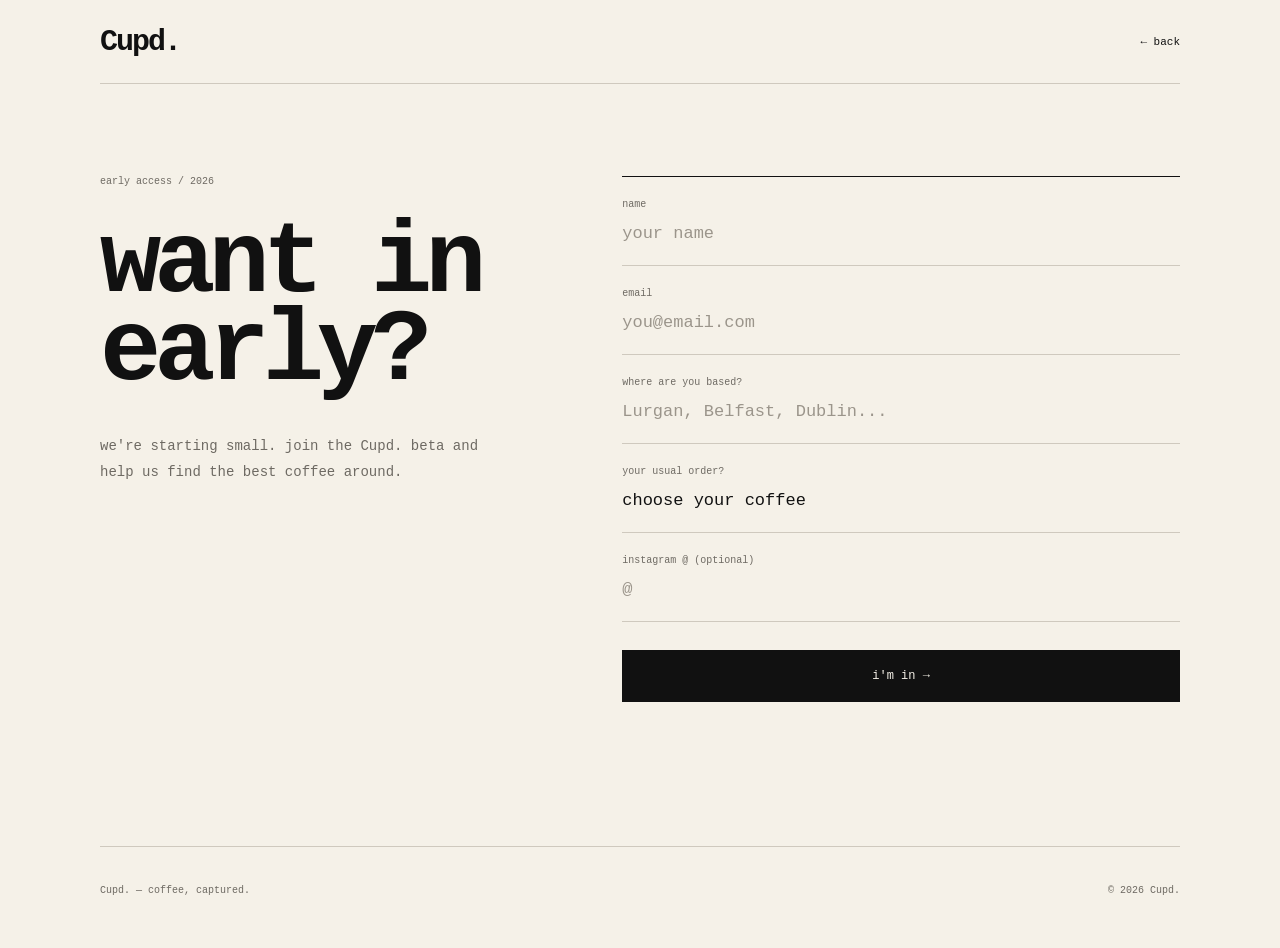
==== beta/index.html @ 51788987 "Add Cupd beta signup page" ====
<!doctype html>
<html lang="en">

<head>
  <meta charset="utf-8">

  <meta
    name="viewport"
    content="width=device-width, initial-scale=1"
  >

  <title>Join the Cupd. beta — coffee, captured.</title>

  <meta
    name="description"
    content="Join the Cupd. early-access list and help shape the social coffee app."
  >

  <link
    rel="stylesheet"
    href="beta.css"
  >
</head>


<body>

  <div class="beta-shell">

    <nav class="beta-nav">

      <a
        class="beta-brand"
        href="../"
      >
        Cupd.
      </a>

      <a
        class="beta-back"
        href="../"
      >
        ← back
      </a>

    </nav>


    <main class="beta-main">

      <div>

        <div class="beta-kicker">
          early access / 2026
        </div>

        <h1 class="beta-title">
          want in<br>
          early?
        </h1>

        <p class="beta-copy">
          we're starting small. join the Cupd. beta and
          help us find the best coffee around.
        </p>

      </div>


      <div>

        <form
          id="beta-form"
          class="beta-form"
        >

          <div class="field">
            <label
              class="form-label"
              for="name"
            >
              name
            </label>

            <input
              id="name"
              name="name"
              type="text"
              autocomplete="name"
              maxlength="80"
              required
              placeholder="your name"
            >
          </div>


          <div class="field">
            <label
              class="form-label"
              for="email"
            >
              email
            </label>

            <input
              id="email"
              name="email"
              type="email"
              autocomplete="email"
              maxlength="160"
              required
              placeholder="you@email.com"
            >
          </div>


          <div class="field">
            <label
              class="form-label"
              for="location"
            >
              where are you based?
            </label>

            <input
              id="location"
              name="location"
              type="text"
              autocomplete="address-level2"
              maxlength="100"
              required
              placeholder="Lurgan, Belfast, Dublin..."
            >
          </div>


          <div class="field">
            <label
              class="form-label"
              for="usual-order"
            >
              your usual order?
            </label>

            <select
              id="usual-order"
              name="usual_order"
              required
            >
              <option value="" selected disabled>
                choose your coffee
              </option>

              <option value="Flat white">flat white</option>
              <option value="Latte">latte</option>
              <option value="Americano">americano</option>
              <option value="Cappuccino">cappuccino</option>
              <option value="Iced">iced</option>
              <option value="Filter">filter</option>
              <option value="Matcha">matcha</option>
              <option value="Other">other</option>
            </select>
          </div>


          <div class="field">
            <label
              class="form-label"
              for="instagram"
            >
              instagram @ <span>(optional)</span>
            </label>

            <input
              id="instagram"
              name="instagram"
              type="text"
              maxlength="80"
              placeholder="@"
            >
          </div>


          <button
            id="submit-button"
            class="beta-submit"
            type="submit"
          >
            i'm in →
          </button>

          <p
            id="form-message"
            class="form-message"
            aria-live="polite"
          ></p>

        </form>


        <div
          id="success"
          class="success"
          aria-live="polite"
        >

          <h2 class="success-title">
            you're in.
          </h2>

          <p class="success-copy">
            we'll be in touch when your town gets cupd.
            <br><br>
            in the meantime, go get a coffee.
          </p>

        </div>

      </div>

    </main>


    <footer class="beta-footer">

      <span>
        Cupd. — coffee, captured.
      </span>

      <span>
        © 2026 Cupd.
      </span>

    </footer>

  </div>


  <script>
    /*
      Add the same public Supabase URL and anon/publishable key
      used by the Cupd app here.

      These browser credentials are intended to be public.
      NEVER put a service-role key in this file.
    */

    const SUPABASE_URL =
      "https://qptwehtgqjgxpsjtzdhf.supabase.co";

    const SUPABASE_ANON_KEY =
      "sb_publishable_vsaLS-znkTosj4Ze2Cotgw_rFKx7HTu";


    const form =
      document.getElementById(
        "beta-form"
      );

    const submitButton =
      document.getElementById(
        "submit-button"
      );

    const formMessage =
      document.getElementById(
        "form-message"
      );

    const success =
      document.getElementById(
        "success"
      );


    form.addEventListener(
      "submit",
      async (event) => {

        event.preventDefault();

        formMessage.textContent =
          "";

        submitButton.disabled =
          true;

        submitButton.textContent =
          "joining...";


        const data =
          new FormData(form);


        const instagramRaw =
          String(
            data.get(
              "instagram"
            ) || ""
          ).trim();


        const payload = {
          name:
            String(
              data.get(
                "name"
              ) || ""
            ).trim(),

          email:
            String(
              data.get(
                "email"
              ) || ""
            )
              .trim()
              .toLowerCase(),

          location:
            String(
              data.get(
                "location"
              ) || ""
            ).trim(),

          usual_order:
            String(
              data.get(
                "usual_order"
              ) || ""
            ).trim(),

          instagram:
            instagramRaw
              ? instagramRaw
              : null
        };


        try {

          if (
            SUPABASE_URL.includes(
              "PASTE_"
            ) ||
            SUPABASE_ANON_KEY.includes(
              "PASTE_"
            )
          ) {
            throw new Error(
              "Supabase website keys have not been added yet."
            );
          }


          const response =
            await fetch(
              `${SUPABASE_URL}/rest/v1/beta_signups`,
              {
                method:
                  "POST",

                headers: {
                  "apikey":
                    SUPABASE_ANON_KEY,

                  "Authorization":
                    `Bearer ${SUPABASE_ANON_KEY}`,

                  "Content-Type":
                    "application/json",

                  "Prefer":
                    "return=minimal"
                },

                body:
                  JSON.stringify(
                    payload
                  )
              }
            );


          if (!response.ok) {

            let errorText =
              "";

            try {
              errorText =
                await response.text();
            } catch {
              errorText =
                "";
            }


            if (
              response.status ===
                409 ||
              errorText.includes(
                "beta_signups_email_unique"
              )
            ) {
              formMessage.textContent =
                "looks like that email is already on the list.";

              return;
            }


            throw new Error(
              errorText ||
              "Could not join the beta."
            );
          }


          form.style.display =
            "none";

          success.classList.add(
            "is-visible"
          );


        } catch (error) {

          console.error(
            "BETA SIGNUP ERROR:",
            error
          );

          formMessage.textContent =
            "couldn't add you just yet. try again in a moment.";

        } finally {

          submitButton.disabled =
            false;

          submitButton.textContent =
            "i'm in →";

        }

      }
    );
  </script>

</body>

</html>
---- beta/beta.css ----
:root {
  --bg: #F5F1E8;
  --ink: #111111;
  --muted: #6E6A63;
  --line: #CFC9BE;
  --soft: #E9E3D8;
}

* {
  box-sizing: border-box;
}

html,
body {
  margin: 0;
  min-height: 100%;
}

body {
  background: var(--bg);
  color: var(--ink);
  font-family: "Courier New", Courier, monospace;
}

a {
  color: inherit;
}

.beta-shell {
  width: min(100% - 40px, 1080px);
  margin: 0 auto;
}

.beta-nav {
  min-height: 84px;
  display: flex;
  align-items: center;
  justify-content: space-between;
  border-bottom: 1px solid var(--line);
}

.beta-brand {
  font-size: 30px;
  font-weight: 700;
  letter-spacing: -2px;
  text-decoration: none;
}

.beta-back {
  font-size: 11px;
  text-decoration: none;
}

.beta-back:hover {
  text-decoration: underline;
}

.beta-main {
  display: grid;
  grid-template-columns: .85fr 1.15fr;
  gap: 110px;
  padding: 92px 0 110px;
  align-items: start;
}

.beta-kicker,
.form-label,
.beta-small {
  font-size: 10px;
  color: var(--muted);
}

.beta-kicker {
  margin-bottom: 34px;
}

.beta-title {
  margin: 0;
  max-width: 560px;
  font-size: clamp(58px, 8vw, 102px);
  line-height: .86;
  letter-spacing: -7px;
}

.beta-copy {
  max-width: 480px;
  margin: 38px 0 0;
  font-size: 14px;
  line-height: 1.8;
  color: var(--muted);
}

.beta-form {
  border-top: 1px solid var(--ink);
}

.field {
  padding: 22px 0 18px;
  border-bottom: 1px solid var(--line);
}

.form-label {
  display: block;
  margin-bottom: 10px;
}

.field input,
.field select {
  width: 100%;
  border: 0;
  outline: 0;
  padding: 4px 0;
  background: transparent;
  color: var(--ink);
  font: inherit;
  font-size: 17px;
  border-radius: 0;
}

.field input::placeholder {
  color: #9B958B;
}

.field select {
  appearance: none;
  -webkit-appearance: none;
  cursor: pointer;
}

.beta-submit {
  width: 100%;
  margin-top: 28px;
  padding: 18px 22px;
  border: 1px solid var(--ink);
  border-radius: 0;
  background: var(--ink);
  color: var(--bg);
  font: inherit;
  font-size: 12px;
  cursor: pointer;
}

.beta-submit:hover {
  background: transparent;
  color: var(--ink);
}

.beta-submit:disabled {
  opacity: .55;
  cursor: wait;
}

.form-message {
  min-height: 18px;
  margin: 16px 0 0;
  font-size: 11px;
  line-height: 1.6;
  color: var(--muted);
}

.success {
  display: none;
  border-top: 1px solid var(--ink);
  padding-top: 34px;
}

.success.is-visible {
  display: block;
}

.success-title {
  margin: 0 0 24px;
  font-size: clamp(48px, 7vw, 78px);
  line-height: .9;
  letter-spacing: -5px;
}

.success-copy {
  max-width: 480px;
  font-size: 14px;
  line-height: 1.8;
  color: var(--muted);
}

.beta-footer {
  padding: 38px 0 52px;
  border-top: 1px solid var(--line);
  display: flex;
  justify-content: space-between;
  gap: 24px;
  font-size: 10px;
  color: var(--muted);
}

@media (max-width: 760px) {
  .beta-shell {
    width: min(100% - 36px, 1080px);
  }

  .beta-nav {
    min-height: 70px;
  }

  .beta-brand {
    font-size: 26px;
  }

  .beta-main {
    grid-template-columns: 1fr;
    gap: 62px;
    padding: 64px 0 80px;
  }

  .beta-title {
    font-size: 64px;
    letter-spacing: -5px;
  }

  .beta-copy {
    margin-top: 28px;
  }

  .beta-footer {
    flex-direction: column;
  }
}
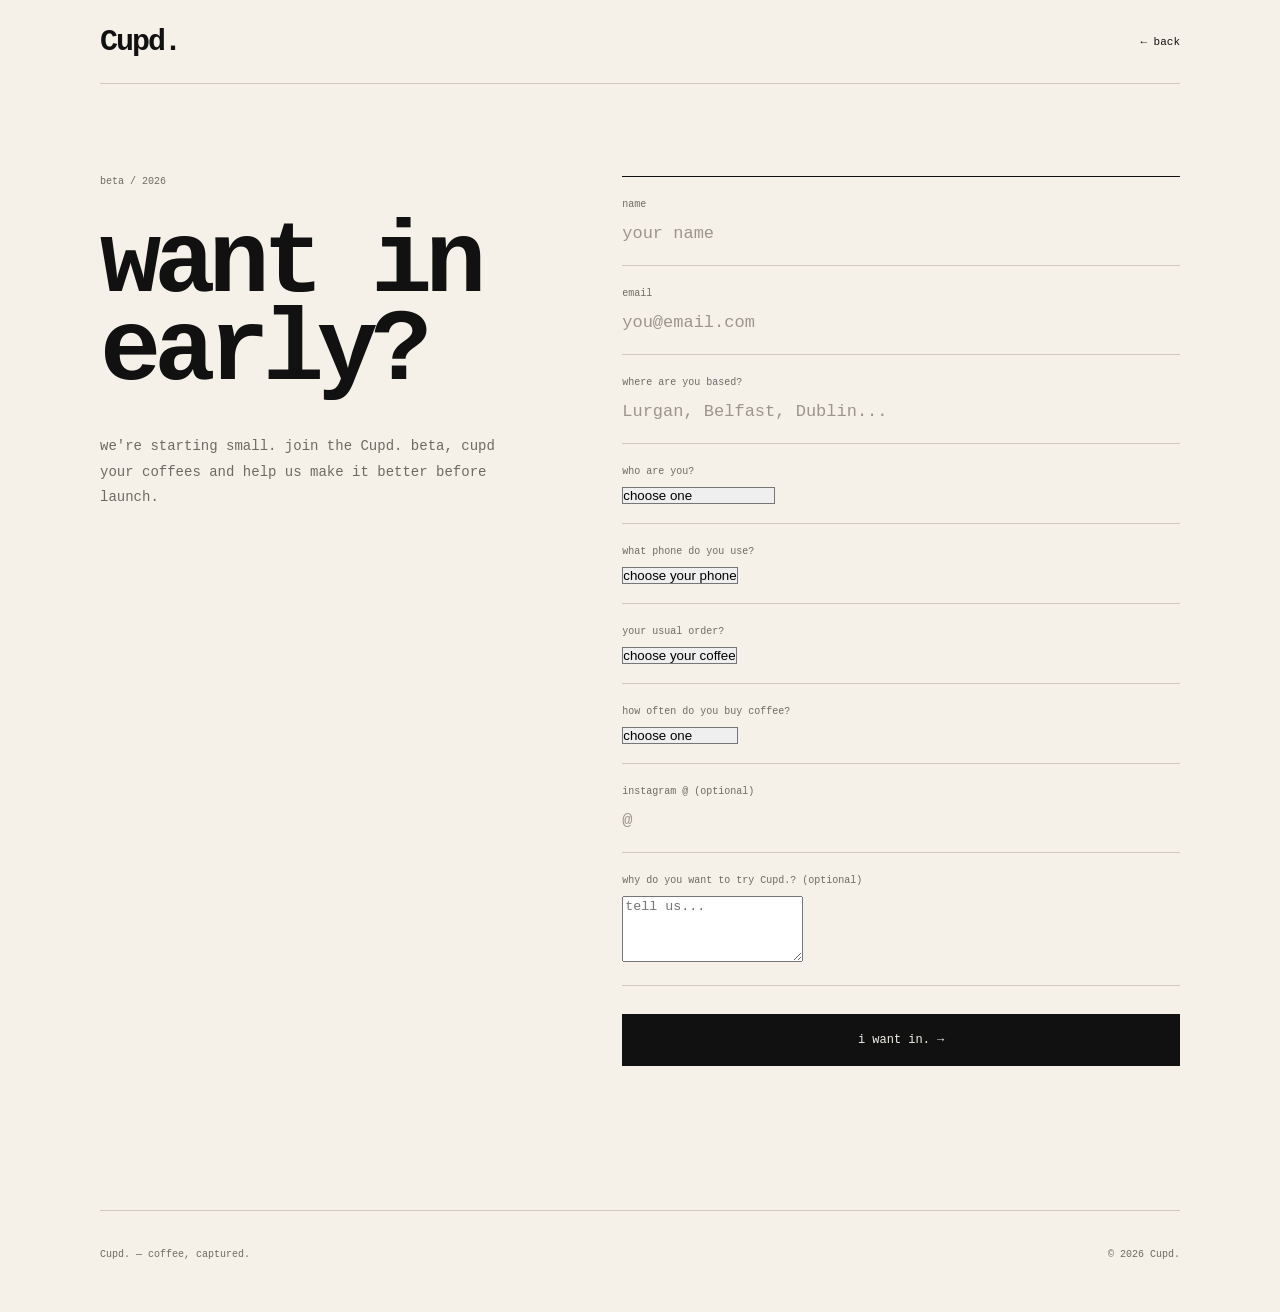
==== commit fd295047: "Improve Cupd beta signup form" ====
--- a/beta/index.html
+++ b/beta/index.html
@@ -13,7 +13,7 @@
 
   <meta
     name="description"
-    content="Join the Cupd. early-access list and help shape the social coffee app."
+    content="Join the Cupd. beta and help shape the social coffee app."
   >
 
   <link
@@ -51,7 +51,7 @@
       <div>
 
         <div class="beta-kicker">
-          early access / 2026
+          beta / 2026
         </div>
 
         <h1 class="beta-title">
@@ -60,8 +60,9 @@
         </h1>
 
         <p class="beta-copy">
-          we're starting small. join the Cupd. beta and
-          help us find the best coffee around.
+          we're starting small. join the Cupd. beta,
+          cupd your coffees and help us make it better
+          before launch.
         </p>
 
       </div>
@@ -137,6 +138,104 @@
           <div class="field">
             <label
               class="form-label"
+              for="user-type"
+            >
+              who are you?
+            </label>
+
+            <select
+              id="user-type"
+              name="user_type"
+              required
+            >
+              <option
+                value=""
+                selected
+                disabled
+              >
+                choose one
+              </option>
+
+              <option value="Coffee drinker">
+                coffee drinker
+              </option>
+
+              <option value="Cafe owner">
+                café owner
+              </option>
+
+              <option value="Cafe staff">
+                café staff
+              </option>
+
+              <option value="Coffee creator">
+                coffee creator / influencer
+              </option>
+
+              <option value="Other">
+                other
+              </option>
+            </select>
+          </div>
+
+
+          <div
+            class="field"
+            id="cafe-field"
+            style="display: none;"
+          >
+            <label
+              class="form-label"
+              for="cafe-name"
+            >
+              café name
+            </label>
+
+            <input
+              id="cafe-name"
+              name="cafe_name"
+              type="text"
+              maxlength="120"
+              placeholder="your café"
+            >
+          </div>
+
+
+          <div class="field">
+            <label
+              class="form-label"
+              for="device"
+            >
+              what phone do you use?
+            </label>
+
+            <select
+              id="device"
+              name="device"
+              required
+            >
+              <option
+                value=""
+                selected
+                disabled
+              >
+                choose your phone
+              </option>
+
+              <option value="iPhone">
+                iPhone
+              </option>
+
+              <option value="Android">
+                Android
+              </option>
+            </select>
+          </div>
+
+
+          <div class="field">
+            <label
+              class="form-label"
               for="usual-order"
             >
               your usual order?
@@ -147,18 +246,85 @@
               name="usual_order"
               required
             >
-              <option value="" selected disabled>
+              <option
+                value=""
+                selected
+                disabled
+              >
                 choose your coffee
               </option>
 
-              <option value="Flat white">flat white</option>
-              <option value="Latte">latte</option>
-              <option value="Americano">americano</option>
-              <option value="Cappuccino">cappuccino</option>
-              <option value="Iced">iced</option>
-              <option value="Filter">filter</option>
-              <option value="Matcha">matcha</option>
-              <option value="Other">other</option>
+              <option value="Flat white">
+                flat white
+              </option>
+
+              <option value="Latte">
+                latte
+              </option>
+
+              <option value="Americano">
+                americano
+              </option>
+
+              <option value="Cappuccino">
+                cappuccino
+              </option>
+
+              <option value="Iced">
+                iced coffee
+              </option>
+
+              <option value="Filter">
+                filter
+              </option>
+
+              <option value="Matcha">
+                matcha
+              </option>
+
+              <option value="Other">
+                other
+              </option>
+            </select>
+          </div>
+
+
+          <div class="field">
+            <label
+              class="form-label"
+              for="coffee-frequency"
+            >
+              how often do you buy coffee?
+            </label>
+
+            <select
+              id="coffee-frequency"
+              name="coffee_frequency"
+              required
+            >
+              <option
+                value=""
+                selected
+                disabled
+              >
+                choose one
+              </option>
+
+              <option value="Every day">
+                every day
+              </option>
+
+              <option value="A few times a week">
+                a few times a week
+              </option>
+
+              <option value="About once a week">
+                about once a week
+              </option>
+
+              <option value="Occasionally">
+                occasionally
+              </option>
             </select>
           </div>
 
@@ -181,12 +347,31 @@
           </div>
 
 
+          <div class="field">
+            <label
+              class="form-label"
+              for="beta-reason"
+            >
+              why do you want to try Cupd.?
+              <span>(optional)</span>
+            </label>
+
+            <textarea
+              id="beta-reason"
+              name="beta_reason"
+              maxlength="300"
+              rows="4"
+              placeholder="tell us..."
+            ></textarea>
+          </div>
+
+
           <button
             id="submit-button"
             class="beta-submit"
             type="submit"
           >
-            i'm in →
+            i want in. →
           </button>
 
           <p
@@ -209,7 +394,7 @@
           </h2>
 
           <p class="success-copy">
-            we'll be in touch when your town gets cupd.
+            we'll be in touch when it's time to get Cupd.
             <br><br>
             in the meantime, go get a coffee.
           </p>
@@ -237,13 +422,6 @@
 
 
   <script>
-    /*
-      Add the same public Supabase URL and anon/publishable key
-      used by the Cupd app here.
-
-      These browser credentials are intended to be public.
-      NEVER put a service-role key in this file.
-    */
 
     const SUPABASE_URL =
       "https://qptwehtgqjgxpsjtzdhf.supabase.co";
@@ -271,6 +449,48 @@
       document.getElementById(
         "success"
       );
+
+    const userType =
+      document.getElementById(
+        "user-type"
+      );
+
+    const cafeField =
+      document.getElementById(
+        "cafe-field"
+      );
+
+    const cafeName =
+      document.getElementById(
+        "cafe-name"
+      );
+
+
+    userType.addEventListener(
+      "change",
+      () => {
+
+        const isCafe =
+          userType.value ===
+            "Cafe owner" ||
+          userType.value ===
+            "Cafe staff";
+
+        cafeField.style.display =
+          isCafe
+            ? "block"
+            : "none";
+
+        cafeName.required =
+          isCafe;
+
+        if (!isCafe) {
+          cafeName.value =
+            "";
+        }
+
+      }
+    );
 
 
     form.addEventListener(
@@ -300,8 +520,23 @@
             ) || ""
           ).trim();
 
+        const cafeNameRaw =
+          String(
+            data.get(
+              "cafe_name"
+            ) || ""
+          ).trim();
+
+        const betaReasonRaw =
+          String(
+            data.get(
+              "beta_reason"
+            ) || ""
+          ).trim();
+
 
         const payload = {
+
           name:
             String(
               data.get(
@@ -325,6 +560,25 @@
               ) || ""
             ).trim(),
 
+          user_type:
+            String(
+              data.get(
+                "user_type"
+              ) || ""
+            ).trim(),
+
+          cafe_name:
+            cafeNameRaw
+              ? cafeNameRaw
+              : null,
+
+          device:
+            String(
+              data.get(
+                "device"
+              ) || ""
+            ).trim(),
+
           usual_order:
             String(
               data.get(
@@ -332,28 +586,26 @@
               ) || ""
             ).trim(),
 
+          coffee_frequency:
+            String(
+              data.get(
+                "coffee_frequency"
+              ) || ""
+            ).trim(),
+
           instagram:
             instagramRaw
               ? instagramRaw
+              : null,
+
+          beta_reason:
+            betaReasonRaw
+              ? betaReasonRaw
               : null
         };
 
 
         try {
-
-          if (
-            SUPABASE_URL.includes(
-              "PASTE_"
-            ) ||
-            SUPABASE_ANON_KEY.includes(
-              "PASTE_"
-            )
-          ) {
-            throw new Error(
-              "Supabase website keys have not been added yet."
-            );
-          }
-
 
           const response =
             await fetch(
@@ -405,6 +657,7 @@
                 "beta_signups_email_unique"
               )
             ) {
+
               formMessage.textContent =
                 "looks like that email is already on the list.";
 
@@ -443,14 +696,15 @@
             false;
 
           submitButton.textContent =
-            "i'm in →";
+            "i want in. →";
 
         }
 
       }
     );
+
   </script>
 
 </body>
 
-</html>
+</html>
--- a/beta/beta.css
+++ b/beta/beta.css
@@ -105,7 +105,8 @@
 }
 
 .field input,
-.field select {
+.field select 
+textarea {
   width: 100%;
   border: 0;
   outline: 0;
@@ -114,7 +115,12 @@
   color: var(--ink);
   font: inherit;
   font-size: 17px;
+  background: #F5F1E8;
   border-radius: 0;
+  .beta-form textarea {
+  resize: vertical;
+  font-family: inherit;
+}
 }
 
 .field input::placeholder {
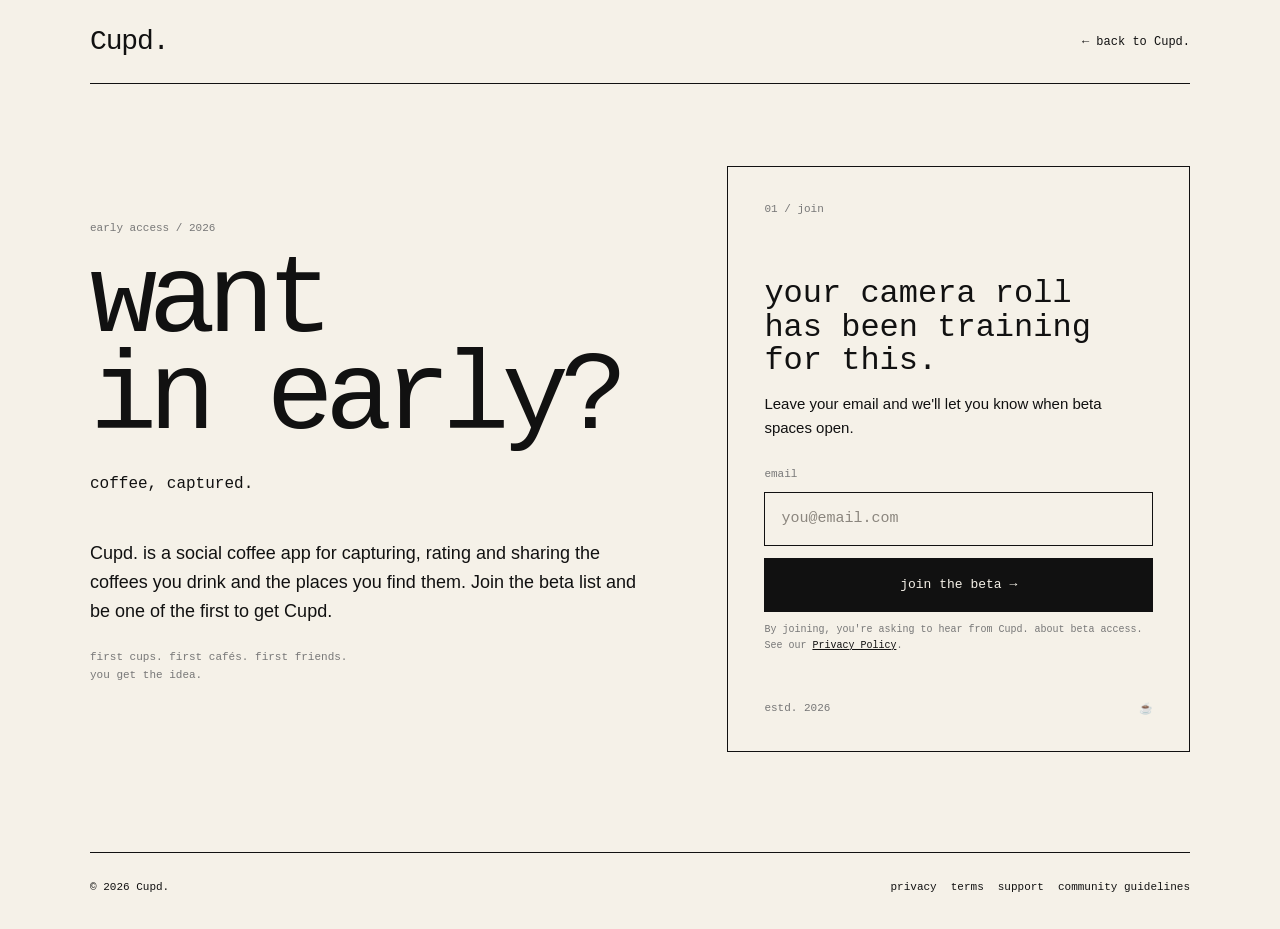
==== commit 4ffc3f27: "Update Cupd website legal and beta pages" ====
--- a/beta/index.html
+++ b/beta/index.html
@@ -1,105 +1,339 @@
 <!doctype html>
 <html lang="en">
-
 <head>
   <meta charset="utf-8">
-
-  <meta
-    name="viewport"
-    content="width=device-width, initial-scale=1"
-  >
-
-  <title>Join the Cupd. beta — coffee, captured.</title>
-
+  <meta name="viewport" content="width=device-width, initial-scale=1">
+  <title>Join the Cupd. beta</title>
   <meta
     name="description"
-    content="Join the Cupd. beta and help shape the social coffee app."
+    content="Join the Cupd. beta and be one of the first to capture, rate and share your coffees."
   >
-
-  <link
-    rel="stylesheet"
-    href="beta.css"
-  >
+  <style>
+    :root {
+      --cream: #F5F1E8;
+      --ink: #111111;
+      --muted: #777777;
+      --line: #C9C3B9;
+    }
+
+    * {
+      box-sizing: border-box;
+    }
+
+    html,
+    body {
+      margin: 0;
+      padding: 0;
+      min-height: 100%;
+      background: var(--cream);
+      color: var(--ink);
+      font-family: "Courier New", Courier, monospace;
+    }
+
+    body {
+      min-height: 100vh;
+    }
+
+    .wrap {
+      width: min(1100px, calc(100% - 40px));
+      margin: 0 auto;
+      min-height: 100vh;
+      display: flex;
+      flex-direction: column;
+    }
+
+    nav {
+      min-height: 84px;
+      display: flex;
+      align-items: center;
+      justify-content: space-between;
+      gap: 24px;
+      border-bottom: 1px solid var(--ink);
+    }
+
+    .brand {
+      color: var(--ink);
+      text-decoration: none;
+      font-size: 28px;
+      letter-spacing: -0.04em;
+    }
+
+    .back {
+      color: var(--ink);
+      text-decoration: none;
+      font-size: 12px;
+    }
+
+    .back:hover {
+      text-decoration: underline;
+    }
+
+    main {
+      flex: 1;
+      display: grid;
+      grid-template-columns: 1.1fr 0.9fr;
+      gap: 72px;
+      align-items: center;
+      padding: 82px 0 100px;
+    }
+
+    .eyebrow {
+      font-size: 11px;
+      color: var(--muted);
+      margin-bottom: 20px;
+      text-transform: lowercase;
+    }
+
+    h1 {
+      margin: 0;
+      font-size: clamp(54px, 9vw, 112px);
+      line-height: 0.86;
+      font-weight: 400;
+      letter-spacing: -0.075em;
+    }
+
+    .tagline {
+      margin: 28px 0 0;
+      font-size: 16px;
+      color: var(--ink);
+    }
+
+    .copy {
+      margin-top: 46px;
+      width: min(560px, 100%);
+      font-family: Arial, Helvetica, sans-serif;
+      font-size: 18px;
+      line-height: 1.6;
+    }
+
+    .tiny {
+      margin-top: 24px;
+      color: var(--muted);
+      font-size: 11px;
+      line-height: 1.6;
+    }
+
+    .panel {
+      border: 1px solid var(--ink);
+      padding: 36px;
+      min-height: 460px;
+      display: flex;
+      flex-direction: column;
+      justify-content: space-between;
+    }
+
+    .panel-number {
+      color: var(--muted);
+      font-size: 11px;
+    }
+
+    .panel-title {
+      margin: 62px 0 14px;
+      font-size: 32px;
+      line-height: 1.05;
+      font-weight: 400;
+    }
+
+    .panel-copy {
+      margin: 0 0 28px;
+      font-family: Arial, Helvetica, sans-serif;
+      line-height: 1.6;
+      font-size: 15px;
+    }
+
+    .beta-form {
+      display: grid;
+      gap: 12px;
+    }
+
+    label {
+      font-size: 11px;
+      color: var(--muted);
+    }
+
+    input {
+      width: 100%;
+      min-height: 54px;
+      border: 1px solid var(--ink);
+      border-radius: 0;
+      background: transparent;
+      color: var(--ink);
+      padding: 0 16px;
+      font-family: "Courier New", Courier, monospace;
+      font-size: 15px;
+      outline: none;
+    }
+
+    input::placeholder {
+      color: #8B867E;
+    }
+
+    input:focus {
+      outline: 1px solid var(--ink);
+      outline-offset: 2px;
+    }
+
+    button {
+      min-height: 54px;
+      border: 1px solid var(--ink);
+      border-radius: 0;
+      background: var(--ink);
+      color: var(--cream);
+      padding: 0 18px;
+      cursor: pointer;
+      font-family: "Courier New", Courier, monospace;
+      font-size: 13px;
+    }
+
+    button:hover {
+      opacity: 0.88;
+    }
+
+    .form-note {
+      margin: 10px 0 0;
+      font-size: 10px;
+      color: var(--muted);
+      line-height: 1.6;
+    }
+
+    .form-note a {
+      color: var(--ink);
+    }
+
+    .status {
+      display: none;
+      margin-top: 18px;
+      border-top: 1px solid var(--line);
+      padding-top: 18px;
+      font-size: 12px;
+      line-height: 1.6;
+    }
+
+    .panel-bottom {
+      margin-top: 48px;
+      display: flex;
+      justify-content: space-between;
+      gap: 20px;
+      color: var(--muted);
+      font-size: 11px;
+    }
+
+    footer {
+      padding: 28px 0 36px;
+      border-top: 1px solid var(--ink);
+      display: flex;
+      justify-content: space-between;
+      gap: 24px;
+      font-size: 11px;
+    }
+
+    footer a {
+      color: var(--ink);
+      text-decoration: none;
+    }
+
+    footer a:hover {
+      text-decoration: underline;
+    }
+
+    .footer-links {
+      display: flex;
+      flex-wrap: wrap;
+      justify-content: flex-end;
+      gap: 14px;
+    }
+
+    @media (max-width: 780px) {
+      nav {
+        min-height: 72px;
+      }
+
+      main {
+        grid-template-columns: 1fr;
+        gap: 58px;
+        padding: 58px 0 72px;
+      }
+
+      h1 {
+        font-size: clamp(58px, 18vw, 94px);
+      }
+
+      .copy {
+        font-size: 16px;
+      }
+
+      .panel {
+        min-height: auto;
+        padding: 28px 22px;
+      }
+
+      .panel-title {
+        margin-top: 44px;
+      }
+
+      footer {
+        flex-direction: column;
+      }
+
+      .footer-links {
+        justify-content: flex-start;
+      }
+    }
+  </style>
 </head>
 
-
 <body>
-
-  <div class="beta-shell">
-
-    <nav class="beta-nav">
-
-      <a
-        class="beta-brand"
-        href="../"
-      >
-        Cupd.
-      </a>
-
-      <a
-        class="beta-back"
-        href="../"
-      >
-        ← back
-      </a>
-
+  <div class="wrap">
+
+    <nav>
+      <a class="brand" href="../">Cupd.</a>
+      <a class="back" href="../">← back to Cupd.</a>
     </nav>
 
-
-    <main class="beta-main">
-
-      <div>
-
-        <div class="beta-kicker">
-          beta / 2026
-        </div>
-
-        <h1 class="beta-title">
-          want in<br>
-          early?
+    <main>
+      <section>
+        <div class="eyebrow">early access / 2026</div>
+
+        <h1>
+          want<br>
+          in early?
         </h1>
 
-        <p class="beta-copy">
-          we're starting small. join the Cupd. beta,
-          cupd your coffees and help us make it better
-          before launch.
+        <p class="tagline">
+          coffee, captured.
         </p>
 
-      </div>
-
-
-      <div>
-
-        <form
-          id="beta-form"
-          class="beta-form"
-        >
-
-          <div class="field">
-            <label
-              class="form-label"
-              for="name"
-            >
-              name
-            </label>
-
-            <input
-              id="name"
-              name="name"
-              type="text"
-              autocomplete="name"
-              maxlength="80"
-              required
-              placeholder="your name"
-            >
-          </div>
-
-
-          <div class="field">
-            <label
-              class="form-label"
-              for="email"
-            >
+        <p class="copy">
+          Cupd. is a social coffee app for capturing, rating and sharing
+          the coffees you drink and the places you find them.
+          Join the beta list and be one of the first to get Cupd.
+        </p>
+
+        <p class="tiny">
+          first cups. first cafés. first friends.<br>
+          you get the idea.
+        </p>
+      </section>
+
+      <section class="panel">
+        <div>
+          <div class="panel-number">01 / join</div>
+
+          <h2 class="panel-title">
+            your camera roll<br>
+            has been training<br>
+            for this.
+          </h2>
+
+          <p class="panel-copy">
+            Leave your email and we'll let you know when beta spaces open.
+          </p>
+
+          <form
+            class="beta-form"
+            id="beta-form"
+          >
+            <label for="email">
               email
             </label>
 
@@ -108,603 +342,93 @@
               name="email"
               type="email"
               autocomplete="email"
-              maxlength="160"
-              required
               placeholder="you@email.com"
-            >
-          </div>
-
-
-          <div class="field">
-            <label
-              class="form-label"
-              for="location"
-            >
-              where are you based?
-            </label>
-
-            <input
-              id="location"
-              name="location"
-              type="text"
-              autocomplete="address-level2"
-              maxlength="100"
-              required
-              placeholder="Lurgan, Belfast, Dublin..."
-            >
-          </div>
-
-
-          <div class="field">
-            <label
-              class="form-label"
-              for="user-type"
-            >
-              who are you?
-            </label>
-
-            <select
-              id="user-type"
-              name="user_type"
               required
             >
-              <option
-                value=""
-                selected
-                disabled
-              >
-                choose one
-              </option>
-
-              <option value="Coffee drinker">
-                coffee drinker
-              </option>
-
-              <option value="Cafe owner">
-                café owner
-              </option>
-
-              <option value="Cafe staff">
-                café staff
-              </option>
-
-              <option value="Coffee creator">
-                coffee creator / influencer
-              </option>
-
-              <option value="Other">
-                other
-              </option>
-            </select>
-          </div>
-
+
+            <button type="submit">
+              join the beta →
+            </button>
+          </form>
+
+          <p class="form-note">
+            By joining, you're asking to hear from Cupd. about beta access.
+            See our <a href="../privacy.html">Privacy Policy</a>.
+          </p>
 
           <div
-            class="field"
-            id="cafe-field"
-            style="display: none;"
-          >
-            <label
-              class="form-label"
-              for="cafe-name"
-            >
-              café name
-            </label>
-
-            <input
-              id="cafe-name"
-              name="cafe_name"
-              type="text"
-              maxlength="120"
-              placeholder="your café"
-            >
-          </div>
-
-
-          <div class="field">
-            <label
-              class="form-label"
-              for="device"
-            >
-              what phone do you use?
-            </label>
-
-            <select
-              id="device"
-              name="device"
-              required
-            >
-              <option
-                value=""
-                selected
-                disabled
-              >
-                choose your phone
-              </option>
-
-              <option value="iPhone">
-                iPhone
-              </option>
-
-              <option value="Android">
-                Android
-              </option>
-            </select>
-          </div>
-
-
-          <div class="field">
-            <label
-              class="form-label"
-              for="usual-order"
-            >
-              your usual order?
-            </label>
-
-            <select
-              id="usual-order"
-              name="usual_order"
-              required
-            >
-              <option
-                value=""
-                selected
-                disabled
-              >
-                choose your coffee
-              </option>
-
-              <option value="Flat white">
-                flat white
-              </option>
-
-              <option value="Latte">
-                latte
-              </option>
-
-              <option value="Americano">
-                americano
-              </option>
-
-              <option value="Cappuccino">
-                cappuccino
-              </option>
-
-              <option value="Iced">
-                iced coffee
-              </option>
-
-              <option value="Filter">
-                filter
-              </option>
-
-              <option value="Matcha">
-                matcha
-              </option>
-
-              <option value="Other">
-                other
-              </option>
-            </select>
-          </div>
-
-
-          <div class="field">
-            <label
-              class="form-label"
-              for="coffee-frequency"
-            >
-              how often do you buy coffee?
-            </label>
-
-            <select
-              id="coffee-frequency"
-              name="coffee_frequency"
-              required
-            >
-              <option
-                value=""
-                selected
-                disabled
-              >
-                choose one
-              </option>
-
-              <option value="Every day">
-                every day
-              </option>
-
-              <option value="A few times a week">
-                a few times a week
-              </option>
-
-              <option value="About once a week">
-                about once a week
-              </option>
-
-              <option value="Occasionally">
-                occasionally
-              </option>
-            </select>
-          </div>
-
-
-          <div class="field">
-            <label
-              class="form-label"
-              for="instagram"
-            >
-              instagram @ <span>(optional)</span>
-            </label>
-
-            <input
-              id="instagram"
-              name="instagram"
-              type="text"
-              maxlength="80"
-              placeholder="@"
-            >
-          </div>
-
-
-          <div class="field">
-            <label
-              class="form-label"
-              for="beta-reason"
-            >
-              why do you want to try Cupd.?
-              <span>(optional)</span>
-            </label>
-
-            <textarea
-              id="beta-reason"
-              name="beta_reason"
-              maxlength="300"
-              rows="4"
-              placeholder="tell us..."
-            ></textarea>
-          </div>
-
-
-          <button
-            id="submit-button"
-            class="beta-submit"
-            type="submit"
-          >
-            i want in. →
-          </button>
-
-          <p
-            id="form-message"
-            class="form-message"
+            class="status"
+            id="status"
             aria-live="polite"
-          ></p>
-
-        </form>
-
-
-        <div
-          id="success"
-          class="success"
-          aria-live="polite"
-        >
-
-          <h2 class="success-title">
-            you're in.
-          </h2>
-
-          <p class="success-copy">
-            we'll be in touch when it's time to get Cupd.
-            <br><br>
-            in the meantime, go get a coffee.
-          </p>
-
+          ></div>
         </div>
 
+        <div class="panel-bottom">
+          <span>estd. 2026</span>
+          <span>☕</span>
+        </div>
+      </section>
+    </main>
+
+    <footer>
+      <div>
+        © 2026 Cupd.
       </div>
 
-    </main>
-
-
-    <footer class="beta-footer">
-
-      <span>
-        Cupd. — coffee, captured.
-      </span>
-
-      <span>
-        © 2026 Cupd.
-      </span>
-
+      <div class="footer-links">
+        <a href="../privacy.html">privacy</a>
+        <a href="../terms.html">terms</a>
+        <a href="../support.html">support</a>
+        <a href="../community-guidelines.html">community guidelines</a>
+      </div>
     </footer>
 
   </div>
 
-
   <script>
-
-    const SUPABASE_URL =
-      "https://qptwehtgqjgxpsjtzdhf.supabase.co";
-
-    const SUPABASE_ANON_KEY =
-      "sb_publishable_vsaLS-znkTosj4Ze2Cotgw_rFKx7HTu";
-
-
-    const form =
-      document.getElementById(
-        "beta-form"
-      );
-
-    const submitButton =
-      document.getElementById(
-        "submit-button"
-      );
-
-    const formMessage =
-      document.getElementById(
-        "form-message"
-      );
-
-    const success =
-      document.getElementById(
-        "success"
-      );
-
-    const userType =
-      document.getElementById(
-        "user-type"
-      );
-
-    const cafeField =
-      document.getElementById(
-        "cafe-field"
-      );
-
-    const cafeName =
-      document.getElementById(
-        "cafe-name"
-      );
-
-
-    userType.addEventListener(
-      "change",
-      () => {
-
-        const isCafe =
-          userType.value ===
-            "Cafe owner" ||
-          userType.value ===
-            "Cafe staff";
-
-        cafeField.style.display =
-          isCafe
-            ? "block"
-            : "none";
-
-        cafeName.required =
-          isCafe;
-
-        if (!isCafe) {
-          cafeName.value =
-            "";
-        }
-
-      }
-    );
-
-
-    form.addEventListener(
-      "submit",
-      async (event) => {
-
-        event.preventDefault();
-
-        formMessage.textContent =
-          "";
-
-        submitButton.disabled =
-          true;
-
-        submitButton.textContent =
-          "joining...";
-
-
-        const data =
-          new FormData(form);
-
-
-        const instagramRaw =
-          String(
-            data.get(
-              "instagram"
-            ) || ""
-          ).trim();
-
-        const cafeNameRaw =
-          String(
-            data.get(
-              "cafe_name"
-            ) || ""
-          ).trim();
-
-        const betaReasonRaw =
-          String(
-            data.get(
-              "beta_reason"
-            ) || ""
-          ).trim();
-
-
-        const payload = {
-
-          name:
-            String(
-              data.get(
-                "name"
-              ) || ""
-            ).trim(),
-
-          email:
-            String(
-              data.get(
-                "email"
-              ) || ""
-            )
-              .trim()
-              .toLowerCase(),
-
-          location:
-            String(
-              data.get(
-                "location"
-              ) || ""
-            ).trim(),
-
-          user_type:
-            String(
-              data.get(
-                "user_type"
-              ) || ""
-            ).trim(),
-
-          cafe_name:
-            cafeNameRaw
-              ? cafeNameRaw
-              : null,
-
-          device:
-            String(
-              data.get(
-                "device"
-              ) || ""
-            ).trim(),
-
-          usual_order:
-            String(
-              data.get(
-                "usual_order"
-              ) || ""
-            ).trim(),
-
-          coffee_frequency:
-            String(
-              data.get(
-                "coffee_frequency"
-              ) || ""
-            ).trim(),
-
-          instagram:
-            instagramRaw
-              ? instagramRaw
-              : null,
-
-          beta_reason:
-            betaReasonRaw
-              ? betaReasonRaw
-              : null
-        };
-
-
-        try {
-
-          const response =
-            await fetch(
-              `${SUPABASE_URL}/rest/v1/beta_signups`,
-              {
-                method:
-                  "POST",
-
-                headers: {
-                  "apikey":
-                    SUPABASE_ANON_KEY,
-
-                  "Authorization":
-                    `Bearer ${SUPABASE_ANON_KEY}`,
-
-                  "Content-Type":
-                    "application/json",
-
-                  "Prefer":
-                    "return=minimal"
-                },
-
-                body:
-                  JSON.stringify(
-                    payload
-                  )
-              }
-            );
-
-
-          if (!response.ok) {
-
-            let errorText =
-              "";
-
-            try {
-              errorText =
-                await response.text();
-            } catch {
-              errorText =
-                "";
-            }
-
-
-            if (
-              response.status ===
-                409 ||
-              errorText.includes(
-                "beta_signups_email_unique"
-              )
-            ) {
-
-              formMessage.textContent =
-                "looks like that email is already on the list.";
-
-              return;
-            }
-
-
-            throw new Error(
-              errorText ||
-              "Could not join the beta."
-            );
-          }
-
-
-          form.style.display =
-            "none";
-
-          success.classList.add(
-            "is-visible"
-          );
-
-
-        } catch (error) {
-
-          console.error(
-            "BETA SIGNUP ERROR:",
-            error
-          );
-
-          formMessage.textContent =
-            "couldn't add you just yet. try again in a moment.";
-
-        } finally {
-
-          submitButton.disabled =
-            false;
-
-          submitButton.textContent =
-            "i want in. →";
-
-        }
-
-      }
-    );
-
+    /*
+      This page is ready visually.
+
+      The submit currently opens an email to support@cupd.co.uk so no beta
+      signup is silently lost while there is no confirmed mailing-list
+      backend connected.
+
+      When you connect a real beta waitlist/database, replace the submit
+      handler below with that endpoint.
+    */
+
+    const form = document.getElementById('beta-form');
+    const email = document.getElementById('email');
+    const status = document.getElementById('status');
+
+    form.addEventListener('submit', function (event) {
+      event.preventDefault();
+
+      const value = email.value.trim();
+
+      if (!value) {
+        return;
+      }
+
+      status.style.display = 'block';
+      status.textContent =
+        'opening your email app — send the message and you’re on our beta list.';
+
+      const subject =
+        encodeURIComponent('Cupd. beta');
+
+      const body =
+        encodeURIComponent(
+          'Hey Cupd. — I want in early.\n\nEmail: ' + value
+        );
+
+      window.location.href =
+        'mailto:support@cupd.co.uk?subject=' +
+        subject +
+        '&body=' +
+        body;
+    });
   </script>
-
 </body>
-
-</html>+</html>
+
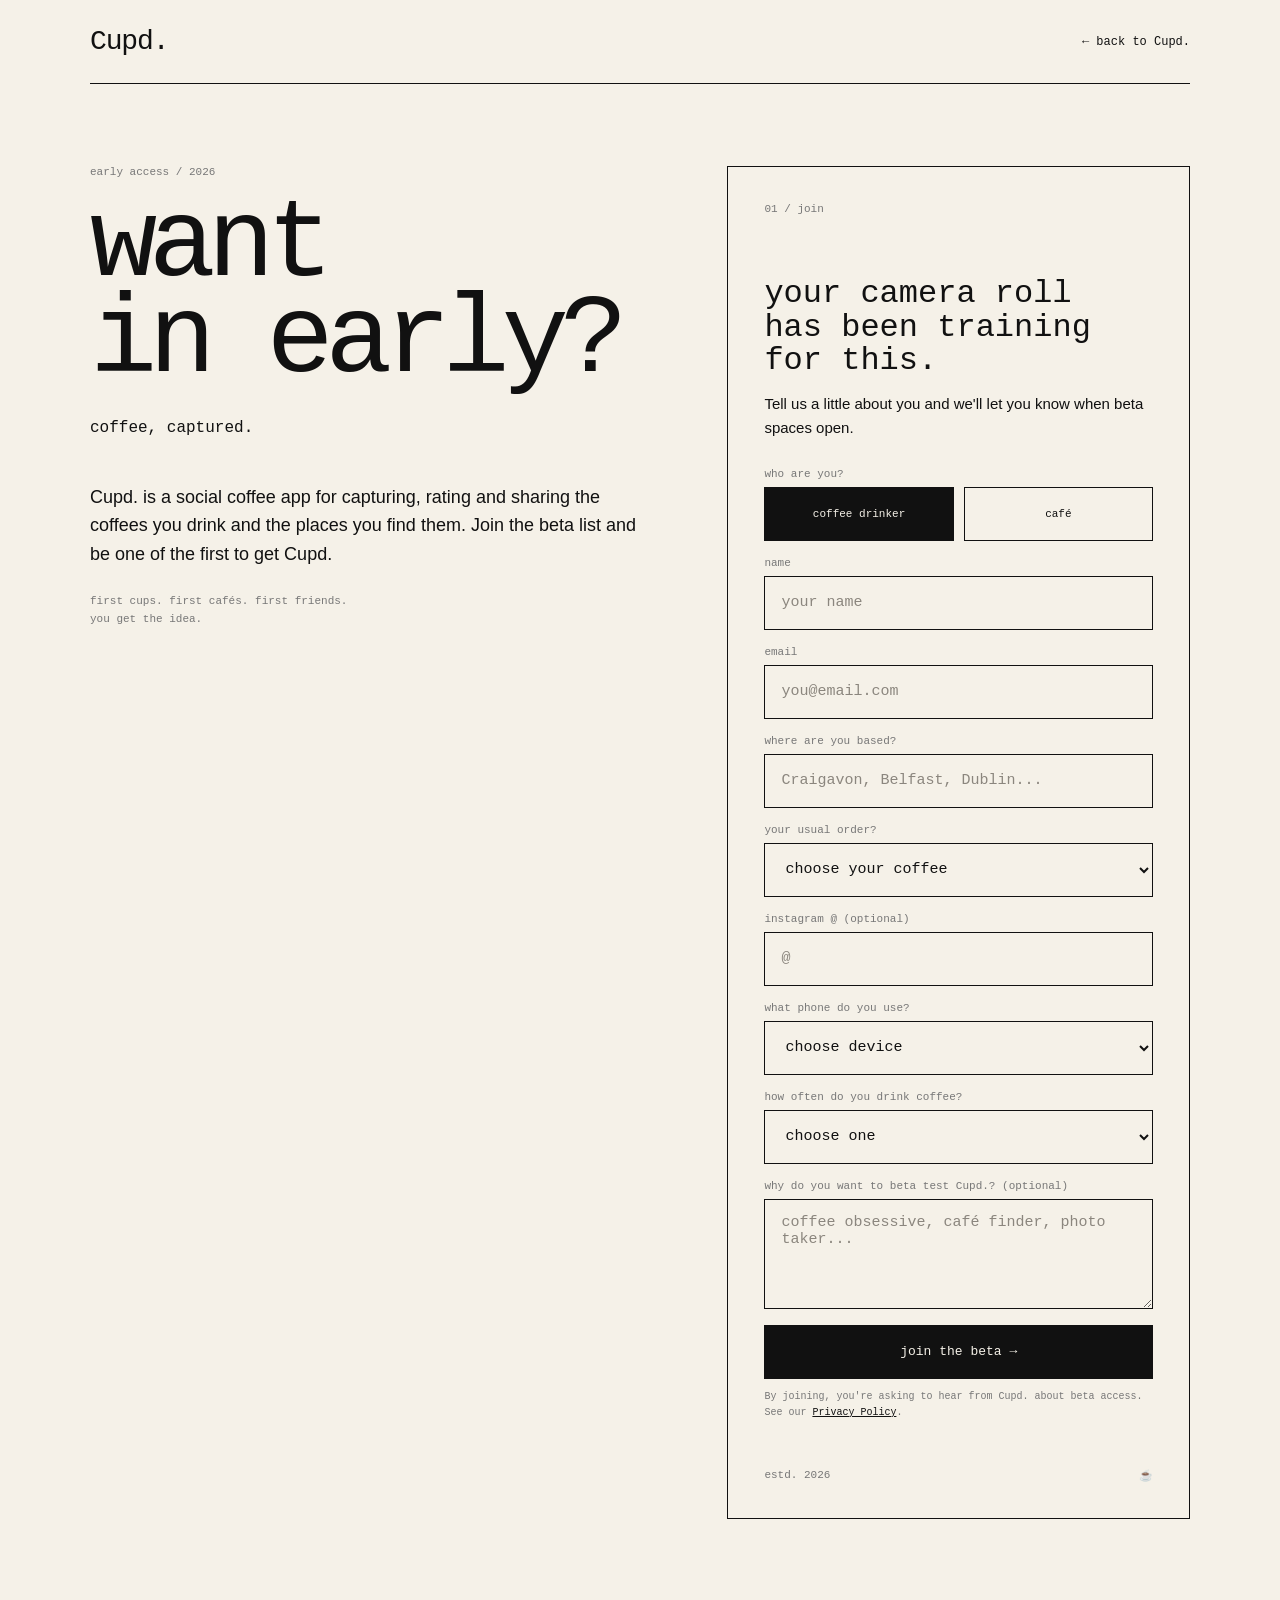
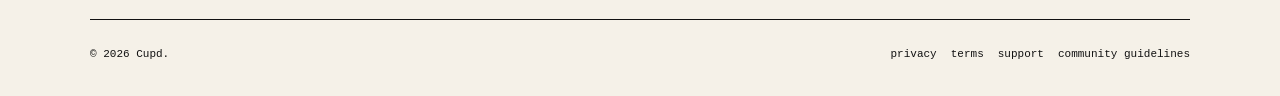
==== commit 66d0a6ac: "restore full beta signup form" ====
--- a/beta/index.html
+++ b/beta/index.html
@@ -73,7 +73,7 @@
       display: grid;
       grid-template-columns: 1.1fr 0.9fr;
       gap: 72px;
-      align-items: center;
+      align-items: start;
       padding: 82px 0 100px;
     }
 
@@ -116,10 +116,6 @@
     .panel {
       border: 1px solid var(--ink);
       padding: 36px;
-      min-height: 460px;
-      display: flex;
-      flex-direction: column;
-      justify-content: space-between;
     }
 
     .panel-number {
@@ -143,7 +139,12 @@
 
     .beta-form {
       display: grid;
-      gap: 12px;
+      gap: 16px;
+    }
+
+    .field {
+      display: grid;
+      gap: 7px;
     }
 
     label {
@@ -151,9 +152,10 @@
       color: var(--muted);
     }
 
-    input {
+    input,
+    select,
+    textarea {
       width: 100%;
-      min-height: 54px;
       border: 1px solid var(--ink);
       border-radius: 0;
       background: transparent;
@@ -164,13 +166,69 @@
       outline: none;
     }
 
-    input::placeholder {
+    input,
+    select {
+      min-height: 54px;
+    }
+
+    textarea {
+      min-height: 110px;
+      padding-top: 14px;
+      padding-bottom: 14px;
+      resize: vertical;
+    }
+
+    input::placeholder,
+    textarea::placeholder {
       color: #8B867E;
     }
 
-    input:focus {
+    input:focus,
+    select:focus,
+    textarea:focus {
       outline: 1px solid var(--ink);
       outline-offset: 2px;
+    }
+
+    .choice-grid {
+      display: grid;
+      grid-template-columns: 1fr 1fr;
+      gap: 10px;
+    }
+
+    .choice {
+      position: relative;
+    }
+
+    .choice input {
+      position: absolute;
+      opacity: 0;
+      pointer-events: none;
+    }
+
+    .choice label {
+      min-height: 54px;
+      border: 1px solid var(--ink);
+      display: flex;
+      align-items: center;
+      justify-content: center;
+      padding: 10px 14px;
+      cursor: pointer;
+      color: var(--ink);
+      text-align: center;
+    }
+
+    .choice input:checked + label {
+      background: var(--ink);
+      color: var(--cream);
+    }
+
+    .conditional {
+      display: none;
+    }
+
+    .conditional.is-visible {
+      display: grid;
     }
 
     button {
@@ -189,6 +247,11 @@
       opacity: 0.88;
     }
 
+    button:disabled {
+      opacity: 0.55;
+      cursor: wait;
+    }
+
     .form-note {
       margin: 10px 0 0;
       font-size: 10px;
@@ -263,12 +326,15 @@
       }
 
       .panel {
-        min-height: auto;
         padding: 28px 22px;
       }
 
       .panel-title {
         margin-top: 44px;
+      }
+
+      .choice-grid {
+        grid-template-columns: 1fr;
       }
 
       footer {
@@ -326,27 +392,184 @@
           </h2>
 
           <p class="panel-copy">
-            Leave your email and we'll let you know when beta spaces open.
+            Tell us a little about you and we'll let you know when beta spaces open.
           </p>
 
           <form
             class="beta-form"
             id="beta-form"
           >
-            <label for="email">
-              email
-            </label>
-
-            <input
-              id="email"
-              name="email"
-              type="email"
-              autocomplete="email"
-              placeholder="you@email.com"
-              required
+            <div class="field">
+              <label>who are you?</label>
+
+              <div class="choice-grid">
+                <div class="choice">
+                  <input
+                    id="user-type-drinker"
+                    name="user_type"
+                    type="radio"
+                    value="Coffee drinker"
+                    required
+                    checked
+                  >
+                  <label for="user-type-drinker">
+                    coffee drinker
+                  </label>
+                </div>
+
+                <div class="choice">
+                  <input
+                    id="user-type-cafe"
+                    name="user_type"
+                    type="radio"
+                    value="Café"
+                    required
+                  >
+                  <label for="user-type-cafe">
+                    café
+                  </label>
+                </div>
+              </div>
+            </div>
+
+            <div class="field">
+              <label for="name">name</label>
+              <input
+                id="name"
+                name="name"
+                type="text"
+                autocomplete="name"
+                maxlength="80"
+                placeholder="your name"
+                required
+              >
+            </div>
+
+            <div class="field">
+              <label for="email">email</label>
+              <input
+                id="email"
+                name="email"
+                type="email"
+                autocomplete="email"
+                maxlength="160"
+                placeholder="you@email.com"
+                required
+              >
+            </div>
+
+            <div class="field">
+              <label for="location">where are you based?</label>
+              <input
+                id="location"
+                name="location"
+                type="text"
+                autocomplete="address-level2"
+                maxlength="100"
+                placeholder="Craigavon, Belfast, Dublin..."
+                required
+              >
+            </div>
+
+            <div
+              class="field conditional"
+              id="cafe-name-field"
             >
-
-            <button type="submit">
+              <label for="cafe-name">café name</label>
+              <input
+                id="cafe-name"
+                name="cafe_name"
+                type="text"
+                maxlength="120"
+                placeholder="your café"
+              >
+            </div>
+
+            <div
+              class="field"
+              id="usual-order-field"
+            >
+              <label for="usual-order">your usual order?</label>
+              <select
+                id="usual-order"
+                name="usual_order"
+              >
+                <option value="" selected disabled>
+                  choose your coffee
+                </option>
+                <option value="Flat white">flat white</option>
+                <option value="Latte">latte</option>
+                <option value="Americano">americano</option>
+                <option value="Cappuccino">cappuccino</option>
+                <option value="Iced latte">iced latte</option>
+                <option value="Filter">filter</option>
+                <option value="Espresso">espresso</option>
+                <option value="Matcha">matcha</option>
+                <option value="Other">other</option>
+              </select>
+            </div>
+
+            <div class="field">
+              <label for="instagram">instagram @ <span>(optional)</span></label>
+              <input
+                id="instagram"
+                name="instagram"
+                type="text"
+                maxlength="80"
+                placeholder="@"
+              >
+            </div>
+
+            <div class="field">
+              <label for="device">what phone do you use?</label>
+              <select
+                id="device"
+                name="device"
+                required
+              >
+                <option value="" selected disabled>
+                  choose device
+                </option>
+                <option value="iPhone">iPhone</option>
+                <option value="Android">Android</option>
+              </select>
+            </div>
+
+            <div class="field">
+              <label for="coffee-frequency">how often do you drink coffee?</label>
+              <select
+                id="coffee-frequency"
+                name="coffee_frequency"
+                required
+              >
+                <option value="" selected disabled>
+                  choose one
+                </option>
+                <option value="Every day">every day</option>
+                <option value="A few times a week">a few times a week</option>
+                <option value="About once a week">about once a week</option>
+                <option value="A few times a month">a few times a month</option>
+                <option value="Rarely">rarely</option>
+              </select>
+            </div>
+
+            <div class="field">
+              <label for="beta-reason">
+                why do you want to beta test Cupd.?
+                <span>(optional)</span>
+              </label>
+              <textarea
+                id="beta-reason"
+                name="beta_reason"
+                maxlength="600"
+                placeholder="coffee obsessive, café finder, photo taker..."
+              ></textarea>
+            </div>
+
+            <button
+              id="submit-button"
+              type="submit"
+            >
               join the beta →
             </button>
           </form>
@@ -387,48 +610,290 @@
 
   <script>
     /*
-      This page is ready visually.
-
-      The submit currently opens an email to support@cupd.co.uk so no beta
-      signup is silently lost while there is no confirmed mailing-list
-      backend connected.
-
-      When you connect a real beta waitlist/database, replace the submit
-      handler below with that endpoint.
+      IMPORTANT:
+      Paste the SAME public Supabase URL + anon/publishable key
+      that your previous working beta form used.
+
+      Never use the service-role key here.
     */
 
-    const form = document.getElementById('beta-form');
-    const email = document.getElementById('email');
-    const status = document.getElementById('status');
-
-    form.addEventListener('submit', function (event) {
-      event.preventDefault();
-
-      const value = email.value.trim();
-
-      if (!value) {
-        return;
-      }
-
-      status.style.display = 'block';
-      status.textContent =
-        'opening your email app — send the message and you’re on our beta list.';
-
-      const subject =
-        encodeURIComponent('Cupd. beta');
-
-      const body =
-        encodeURIComponent(
-          'Hey Cupd. — I want in early.\n\nEmail: ' + value
+    const SUPABASE_URL =
+      "https://qptwehtgqjgxpsjtzdhf.supabase.co";
+
+    const SUPABASE_ANON_KEY =
+      "eyJhbGciOiJIUzI1NiIsInR5cCI6IkpXVCJ9.eyJpc3MiOiJzdXBhYmFzZSIsInJlZiI6InFwdHdlaHRncWpneHBzanR6ZGhmIiwicm9sZSI6ImFub24iLCJpYXQiOjE3ODc1ODQwOTYsImV4cCI6MjEwMzE2MDA5Nn0.P0xEj0mYHWo42WC0HzPguFAsPX29lHS7c_ouIWmsYlw";
+
+
+    const form =
+      document.getElementById('beta-form');
+
+    const status =
+      document.getElementById('status');
+
+    const submitButton =
+      document.getElementById('submit-button');
+
+    const cafeNameField =
+      document.getElementById('cafe-name-field');
+
+    const cafeName =
+      document.getElementById('cafe-name');
+
+    const usualOrder =
+      document.getElementById('usual-order');
+
+    const usualOrderField =
+      document.getElementById('usual-order-field');
+
+    const userTypeInputs =
+      document.querySelectorAll(
+        'input[name="user_type"]'
+      );
+
+
+    function updateUserTypeFields() {
+      const selected =
+        document.querySelector(
+          'input[name="user_type"]:checked'
+        )?.value;
+
+      const isCafe =
+        selected === 'Café';
+
+      cafeNameField.classList.toggle(
+        'is-visible',
+        isCafe
+      );
+
+      cafeName.required =
+        isCafe;
+
+      usualOrder.required =
+        !isCafe;
+
+      usualOrderField.style.display =
+        isCafe
+          ? 'none'
+          : 'grid';
+
+      if (isCafe) {
+        usualOrder.value =
+          '';
+      } else {
+        cafeName.value =
+          '';
+      }
+    }
+
+
+    userTypeInputs.forEach(
+      (input) => {
+        input.addEventListener(
+          'change',
+          updateUserTypeFields
         );
-
-      window.location.href =
-        'mailto:support@cupd.co.uk?subject=' +
-        subject +
-        '&body=' +
-        body;
-    });
+      }
+    );
+
+    updateUserTypeFields();
+
+
+    form.addEventListener(
+      'submit',
+      async function (event) {
+        event.preventDefault();
+
+        status.style.display =
+          'none';
+
+        status.textContent =
+          '';
+
+        submitButton.disabled =
+          true;
+
+        submitButton.textContent =
+          'joining...';
+
+        const data =
+          new FormData(form);
+
+        const instagramRaw =
+          String(
+            data.get('instagram') || ''
+          ).trim();
+
+        const userType =
+          String(
+            data.get('user_type') || ''
+          ).trim();
+
+        const payload = {
+          name:
+            String(
+              data.get('name') || ''
+            ).trim(),
+
+          email:
+            String(
+              data.get('email') || ''
+            )
+              .trim()
+              .toLowerCase(),
+
+          location:
+            String(
+              data.get('location') || ''
+            ).trim(),
+
+          usual_order:
+            userType === 'Café'
+              ? null
+              : String(
+                  data.get('usual_order') || ''
+                ).trim() || null,
+
+          instagram:
+            instagramRaw ||
+            null,
+
+          status:
+            'waiting',
+
+          user_type:
+            userType,
+
+          cafe_name:
+            userType === 'Café'
+              ? String(
+                  data.get('cafe_name') || ''
+                ).trim() || null
+              : null,
+
+          device:
+            String(
+              data.get('device') || ''
+            ).trim(),
+
+          coffee_frequency:
+            String(
+              data.get('coffee_frequency') || ''
+            ).trim(),
+
+          beta_reason:
+            String(
+              data.get('beta_reason') || ''
+            ).trim() || null
+        };
+
+
+        try {
+          if (
+            SUPABASE_URL.includes(
+              'PASTE_'
+            ) ||
+            SUPABASE_ANON_KEY.includes(
+              'PASTE_'
+            )
+          ) {
+            throw new Error(
+              'Supabase website keys have not been added yet.'
+            );
+          }
+
+
+          const response =
+            await fetch(
+              `${SUPABASE_URL}/rest/v1/beta_signups`,
+              {
+                method:
+                  'POST',
+
+                headers: {
+                  apikey:
+                    SUPABASE_ANON_KEY,
+
+                  Authorization:
+                    `Bearer ${SUPABASE_ANON_KEY}`,
+
+                  'Content-Type':
+                    'application/json',
+
+                  Prefer:
+                    'return=minimal'
+                },
+
+                body:
+                  JSON.stringify(
+                    payload
+                  )
+              }
+            );
+
+
+          if (!response.ok) {
+            const errorText =
+              await response.text();
+
+            if (
+              response.status ===
+                409 ||
+              errorText.includes(
+                'beta_signups_email_unique'
+              )
+            ) {
+              status.style.display =
+                'block';
+
+              status.textContent =
+                'looks like that email is already on the list.';
+
+              return;
+            }
+
+            throw new Error(
+              errorText ||
+              'Could not join the beta.'
+            );
+          }
+
+
+          form.reset();
+
+          document.getElementById(
+            'user-type-drinker'
+          ).checked =
+            true;
+
+          updateUserTypeFields();
+
+          status.style.display =
+            'block';
+
+          status.textContent =
+            "you're in. we'll be in touch when beta spaces open.";
+
+        } catch (error) {
+          console.error(
+            'BETA SIGNUP ERROR:',
+            error
+          );
+
+          status.style.display =
+            'block';
+
+          status.textContent =
+            "couldn't add you just yet. try again in a moment.";
+
+        } finally {
+          submitButton.disabled =
+            false;
+
+          submitButton.textContent =
+            'join the beta →';
+        }
+      }
+    );
   </script>
 </body>
 </html>
-
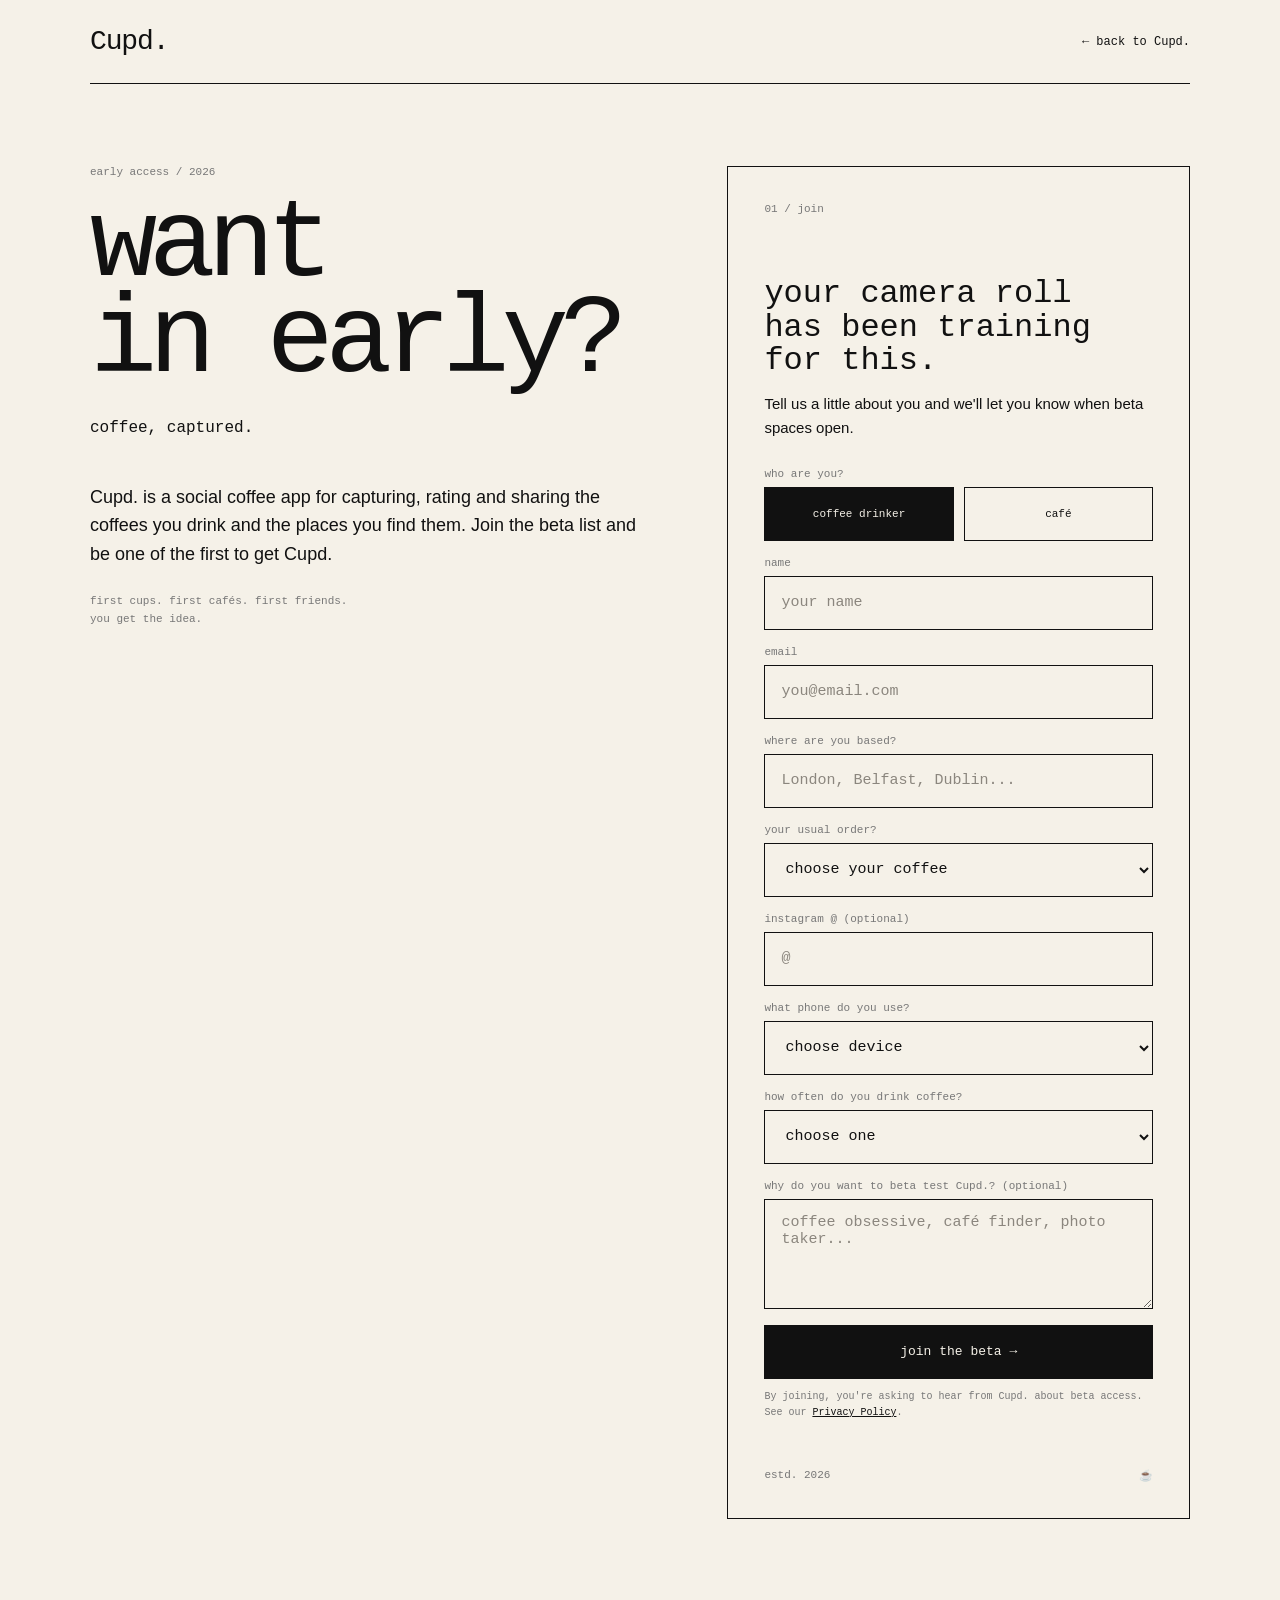
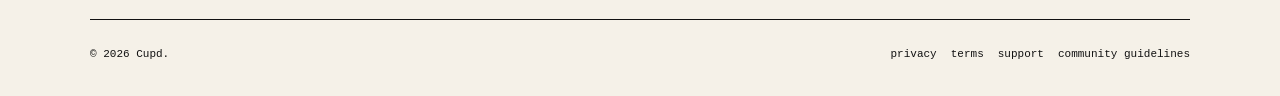
==== commit e3150524: "Fix mobile navigation menu" ====
--- a/beta/index.html
+++ b/beta/index.html
@@ -466,7 +466,7 @@
                 type="text"
                 autocomplete="address-level2"
                 maxlength="100"
-                placeholder="Craigavon, Belfast, Dublin..."
+                placeholder="London, Belfast, Dublin..."
                 required
               >
             </div>
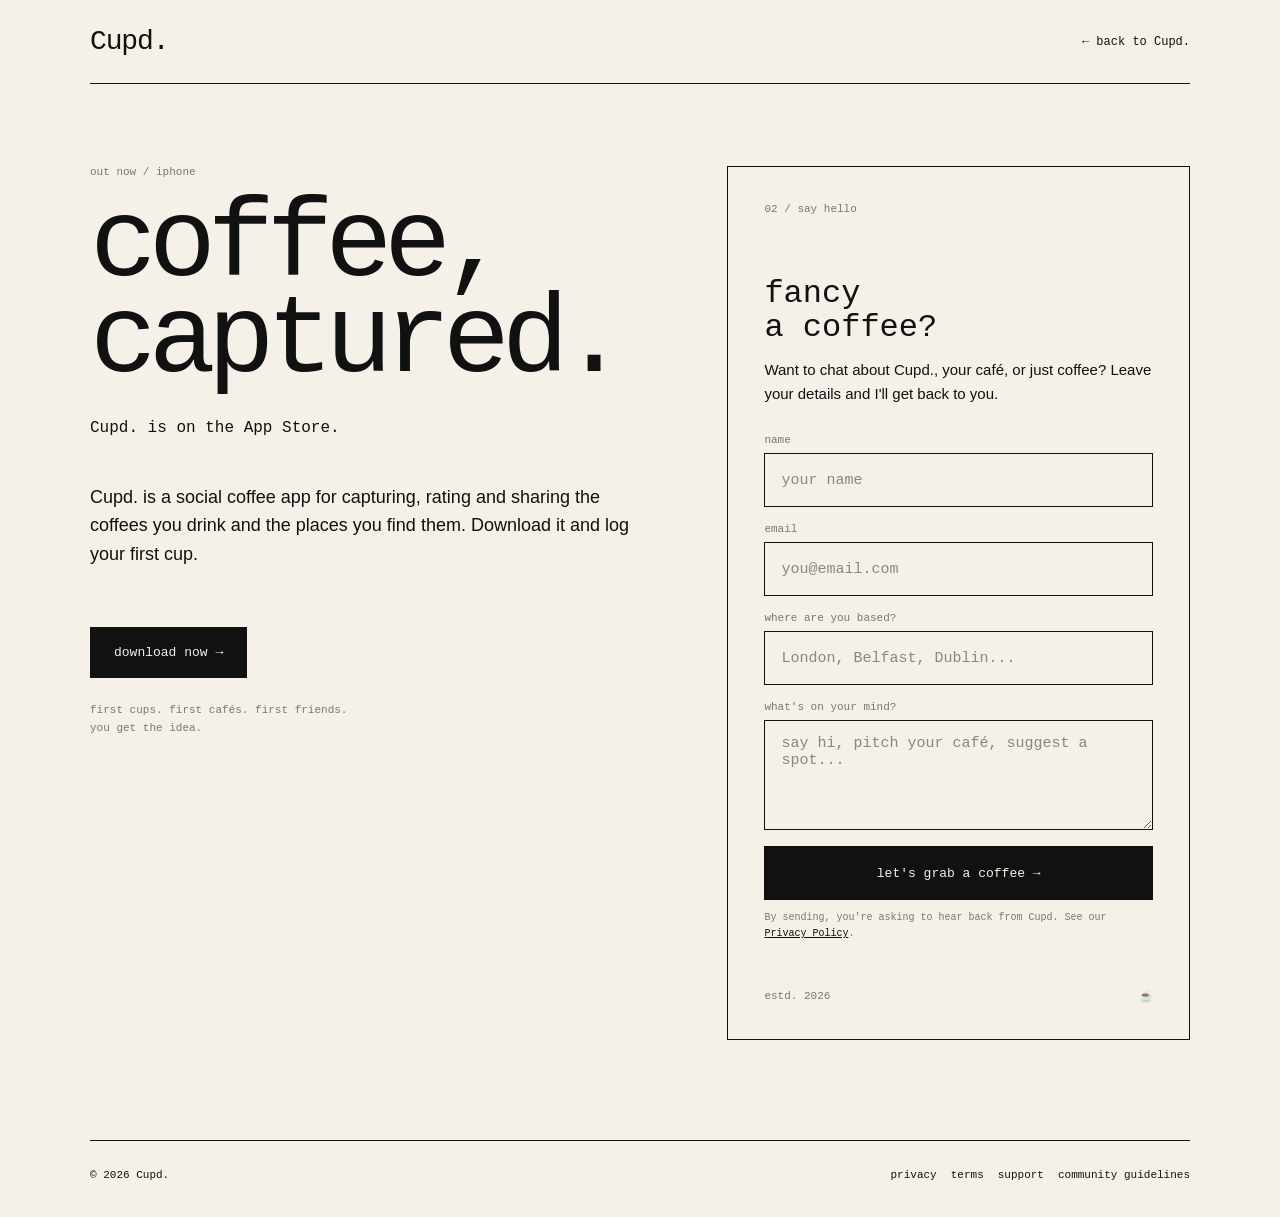
==== commit 8777b95b: "Replace beta signup with App Store download and coffee chat form Co-Authored-By: Claude Opus 5.5 <no" ====
--- a/beta/index.html
+++ b/beta/index.html
@@ -3,10 +3,10 @@
 <head>
   <meta charset="utf-8">
   <meta name="viewport" content="width=device-width, initial-scale=1">
-  <title>Join the Cupd. beta</title>
+  <title>Get Cupd.</title>
   <meta
     name="description"
-    content="Join the Cupd. beta and be one of the first to capture, rate and share your coffees."
+    content="Cupd. is out now on iPhone. Download it, or say hello and grab a coffee."
   >
   <style>
     :root {
@@ -272,6 +272,20 @@
       line-height: 1.6;
     }
 
+    .download {
+      display: inline-block;
+      margin-top: 40px;
+      padding: 18px 24px;
+      background: var(--ink);
+      color: var(--cream);
+      font-size: 13px;
+      text-decoration: none;
+    }
+
+    .download:hover {
+      opacity: 0.88;
+    }
+
     .panel-bottom {
       margin-top: 48px;
       display: flex;
@@ -358,22 +372,26 @@
 
     <main>
       <section>
-        <div class="eyebrow">early access / 2026</div>
+        <div class="eyebrow">out now / iPhone</div>
 
         <h1>
-          want<br>
-          in early?
+          coffee,<br>
+          captured.
         </h1>
 
         <p class="tagline">
-          coffee, captured.
+          Cupd. is on the App Store.
         </p>
 
         <p class="copy">
           Cupd. is a social coffee app for capturing, rating and sharing
           the coffees you drink and the places you find them.
-          Join the beta list and be one of the first to get Cupd.
+          Download it and log your first cup.
         </p>
+
+        <a class="download" href="https://apps.apple.com/gb/app/cupd/id6807595424">
+          download now →
+        </a>
 
         <p class="tiny">
           first cups. first cafés. first friends.<br>
@@ -383,55 +401,22 @@
 
       <section class="panel">
         <div>
-          <div class="panel-number">01 / join</div>
+          <div class="panel-number">02 / say hello</div>
 
           <h2 class="panel-title">
-            your camera roll<br>
-            has been training<br>
-            for this.
+            fancy<br>
+            a coffee?
           </h2>
 
           <p class="panel-copy">
-            Tell us a little about you and we'll let you know when beta spaces open.
+            Want to chat about Cupd., your café, or just coffee?
+            Leave your details and I'll get back to you.
           </p>
 
           <form
             class="beta-form"
-            id="beta-form"
+            id="coffee-form"
           >
-            <div class="field">
-              <label>who are you?</label>
-
-              <div class="choice-grid">
-                <div class="choice">
-                  <input
-                    id="user-type-drinker"
-                    name="user_type"
-                    type="radio"
-                    value="Coffee drinker"
-                    required
-                    checked
-                  >
-                  <label for="user-type-drinker">
-                    coffee drinker
-                  </label>
-                </div>
-
-                <div class="choice">
-                  <input
-                    id="user-type-cafe"
-                    name="user_type"
-                    type="radio"
-                    value="Café"
-                    required
-                  >
-                  <label for="user-type-cafe">
-                    café
-                  </label>
-                </div>
-              </div>
-            </div>
-
             <div class="field">
               <label for="name">name</label>
               <input
@@ -471,98 +456,14 @@
               >
             </div>
 
-            <div
-              class="field conditional"
-              id="cafe-name-field"
-            >
-              <label for="cafe-name">café name</label>
-              <input
-                id="cafe-name"
-                name="cafe_name"
-                type="text"
-                maxlength="120"
-                placeholder="your café"
-              >
-            </div>
-
-            <div
-              class="field"
-              id="usual-order-field"
-            >
-              <label for="usual-order">your usual order?</label>
-              <select
-                id="usual-order"
-                name="usual_order"
-              >
-                <option value="" selected disabled>
-                  choose your coffee
-                </option>
-                <option value="Flat white">flat white</option>
-                <option value="Latte">latte</option>
-                <option value="Americano">americano</option>
-                <option value="Cappuccino">cappuccino</option>
-                <option value="Iced latte">iced latte</option>
-                <option value="Filter">filter</option>
-                <option value="Espresso">espresso</option>
-                <option value="Matcha">matcha</option>
-                <option value="Other">other</option>
-              </select>
-            </div>
-
             <div class="field">
-              <label for="instagram">instagram @ <span>(optional)</span></label>
-              <input
-                id="instagram"
-                name="instagram"
-                type="text"
-                maxlength="80"
-                placeholder="@"
-              >
-            </div>
-
-            <div class="field">
-              <label for="device">what phone do you use?</label>
-              <select
-                id="device"
-                name="device"
+              <label for="message">what's on your mind?</label>
+              <textarea
+                id="message"
+                name="message"
+                maxlength="600"
+                placeholder="say hi, pitch your café, suggest a spot..."
                 required
-              >
-                <option value="" selected disabled>
-                  choose device
-                </option>
-                <option value="iPhone">iPhone</option>
-                <option value="Android">Android</option>
-              </select>
-            </div>
-
-            <div class="field">
-              <label for="coffee-frequency">how often do you drink coffee?</label>
-              <select
-                id="coffee-frequency"
-                name="coffee_frequency"
-                required
-              >
-                <option value="" selected disabled>
-                  choose one
-                </option>
-                <option value="Every day">every day</option>
-                <option value="A few times a week">a few times a week</option>
-                <option value="About once a week">about once a week</option>
-                <option value="A few times a month">a few times a month</option>
-                <option value="Rarely">rarely</option>
-              </select>
-            </div>
-
-            <div class="field">
-              <label for="beta-reason">
-                why do you want to beta test Cupd.?
-                <span>(optional)</span>
-              </label>
-              <textarea
-                id="beta-reason"
-                name="beta_reason"
-                maxlength="600"
-                placeholder="coffee obsessive, café finder, photo taker..."
               ></textarea>
             </div>
 
@@ -570,12 +471,12 @@
               id="submit-button"
               type="submit"
             >
-              join the beta →
+              let's grab a coffee →
             </button>
           </form>
 
           <p class="form-note">
-            By joining, you're asking to hear from Cupd. about beta access.
+            By sending, you're asking to hear back from Cupd.
             See our <a href="../privacy.html">Privacy Policy</a>.
           </p>
 
@@ -625,7 +526,7 @@
 
 
     const form =
-      document.getElementById('beta-form');
+      document.getElementById('coffee-form');
 
     const status =
       document.getElementById('status');
@@ -633,69 +534,14 @@
     const submitButton =
       document.getElementById('submit-button');
 
-    const cafeNameField =
-      document.getElementById('cafe-name-field');
-
-    const cafeName =
-      document.getElementById('cafe-name');
-
-    const usualOrder =
-      document.getElementById('usual-order');
-
-    const usualOrderField =
-      document.getElementById('usual-order-field');
-
-    const userTypeInputs =
-      document.querySelectorAll(
-        'input[name="user_type"]'
-      );
-
-
-    function updateUserTypeFields() {
-      const selected =
-        document.querySelector(
-          'input[name="user_type"]:checked'
-        )?.value;
-
-      const isCafe =
-        selected === 'Café';
-
-      cafeNameField.classList.toggle(
-        'is-visible',
-        isCafe
-      );
-
-      cafeName.required =
-        isCafe;
-
-      usualOrder.required =
-        !isCafe;
-
-      usualOrderField.style.display =
-        isCafe
-          ? 'none'
-          : 'grid';
-
-      if (isCafe) {
-        usualOrder.value =
-          '';
-      } else {
-        cafeName.value =
-          '';
-      }
-    }
-
-
-    userTypeInputs.forEach(
-      (input) => {
-        input.addEventListener(
-          'change',
-          updateUserTypeFields
-        );
-      }
-    );
-
-    updateUserTypeFields();
+
+    function showStatus(message) {
+      status.style.display =
+        'block';
+
+      status.textContent =
+        message;
+    }
 
 
     form.addEventListener(
@@ -706,102 +552,53 @@
         status.style.display =
           'none';
 
-        status.textContent =
-          '';
-
         submitButton.disabled =
           true;
 
         submitButton.textContent =
-          'joining...';
+          'sending...';
 
         const data =
           new FormData(form);
 
-        const instagramRaw =
+        const field = (name) =>
           String(
-            data.get('instagram') || ''
+            data.get(name) || ''
           ).trim();
 
-        const userType =
-          String(
-            data.get('user_type') || ''
-          ).trim();
-
+        /*
+          Coffee chats go into the existing beta_signups table.
+          The message is stored in beta_reason, prefixed so
+          they're easy to spot.
+        */
         const payload = {
           name:
-            String(
-              data.get('name') || ''
-            ).trim(),
+            field('name'),
 
           email:
-            String(
-              data.get('email') || ''
-            )
-              .trim()
-              .toLowerCase(),
+            field('email').toLowerCase(),
 
           location:
-            String(
-              data.get('location') || ''
-            ).trim(),
-
-          usual_order:
-            userType === 'Café'
-              ? null
-              : String(
-                  data.get('usual_order') || ''
-                ).trim() || null,
-
-          instagram:
-            instagramRaw ||
-            null,
+            field('location'),
 
           status:
             'waiting',
 
           user_type:
-            userType,
-
-          cafe_name:
-            userType === 'Café'
-              ? String(
-                  data.get('cafe_name') || ''
-                ).trim() || null
-              : null,
+            'Coffee drinker',
 
           device:
-            String(
-              data.get('device') || ''
-            ).trim(),
+            '',
 
           coffee_frequency:
-            String(
-              data.get('coffee_frequency') || ''
-            ).trim(),
+            '',
 
           beta_reason:
-            String(
-              data.get('beta_reason') || ''
-            ).trim() || null
+            `☕ coffee chat: ${field('message')}`
         };
 
 
         try {
-          if (
-            SUPABASE_URL.includes(
-              'PASTE_'
-            ) ||
-            SUPABASE_ANON_KEY.includes(
-              'PASTE_'
-            )
-          ) {
-            throw new Error(
-              'Supabase website keys have not been added yet.'
-            );
-          }
-
-
           const response =
             await fetch(
               `${SUPABASE_URL}/rest/v1/beta_signups`,
@@ -842,55 +639,42 @@
                 'beta_signups_email_unique'
               )
             ) {
-              status.style.display =
-                'block';
-
-              status.textContent =
-                'looks like that email is already on the list.';
+              showStatus(
+                "looks like we've already got your details — I'll be in touch."
+              );
 
               return;
             }
 
             throw new Error(
               errorText ||
-              'Could not join the beta.'
+              'Could not send message.'
             );
           }
 
 
           form.reset();
 
-          document.getElementById(
-            'user-type-drinker'
-          ).checked =
-            true;
-
-          updateUserTypeFields();
-
-          status.style.display =
-            'block';
-
-          status.textContent =
-            "you're in. we'll be in touch when beta spaces open.";
+          showStatus(
+            "got it. I'll be in touch about that coffee."
+          );
 
         } catch (error) {
           console.error(
-            'BETA SIGNUP ERROR:',
+            'COFFEE FORM ERROR:',
             error
           );
 
-          status.style.display =
-            'block';
-
-          status.textContent =
-            "couldn't add you just yet. try again in a moment.";
+          showStatus(
+            "couldn't send that just yet. try again in a moment, or email support@cupd.co.uk."
+          );
 
         } finally {
           submitButton.disabled =
             false;
 
           submitButton.textContent =
-            'join the beta →';
+            "let's grab a coffee →";
         }
       }
     );
